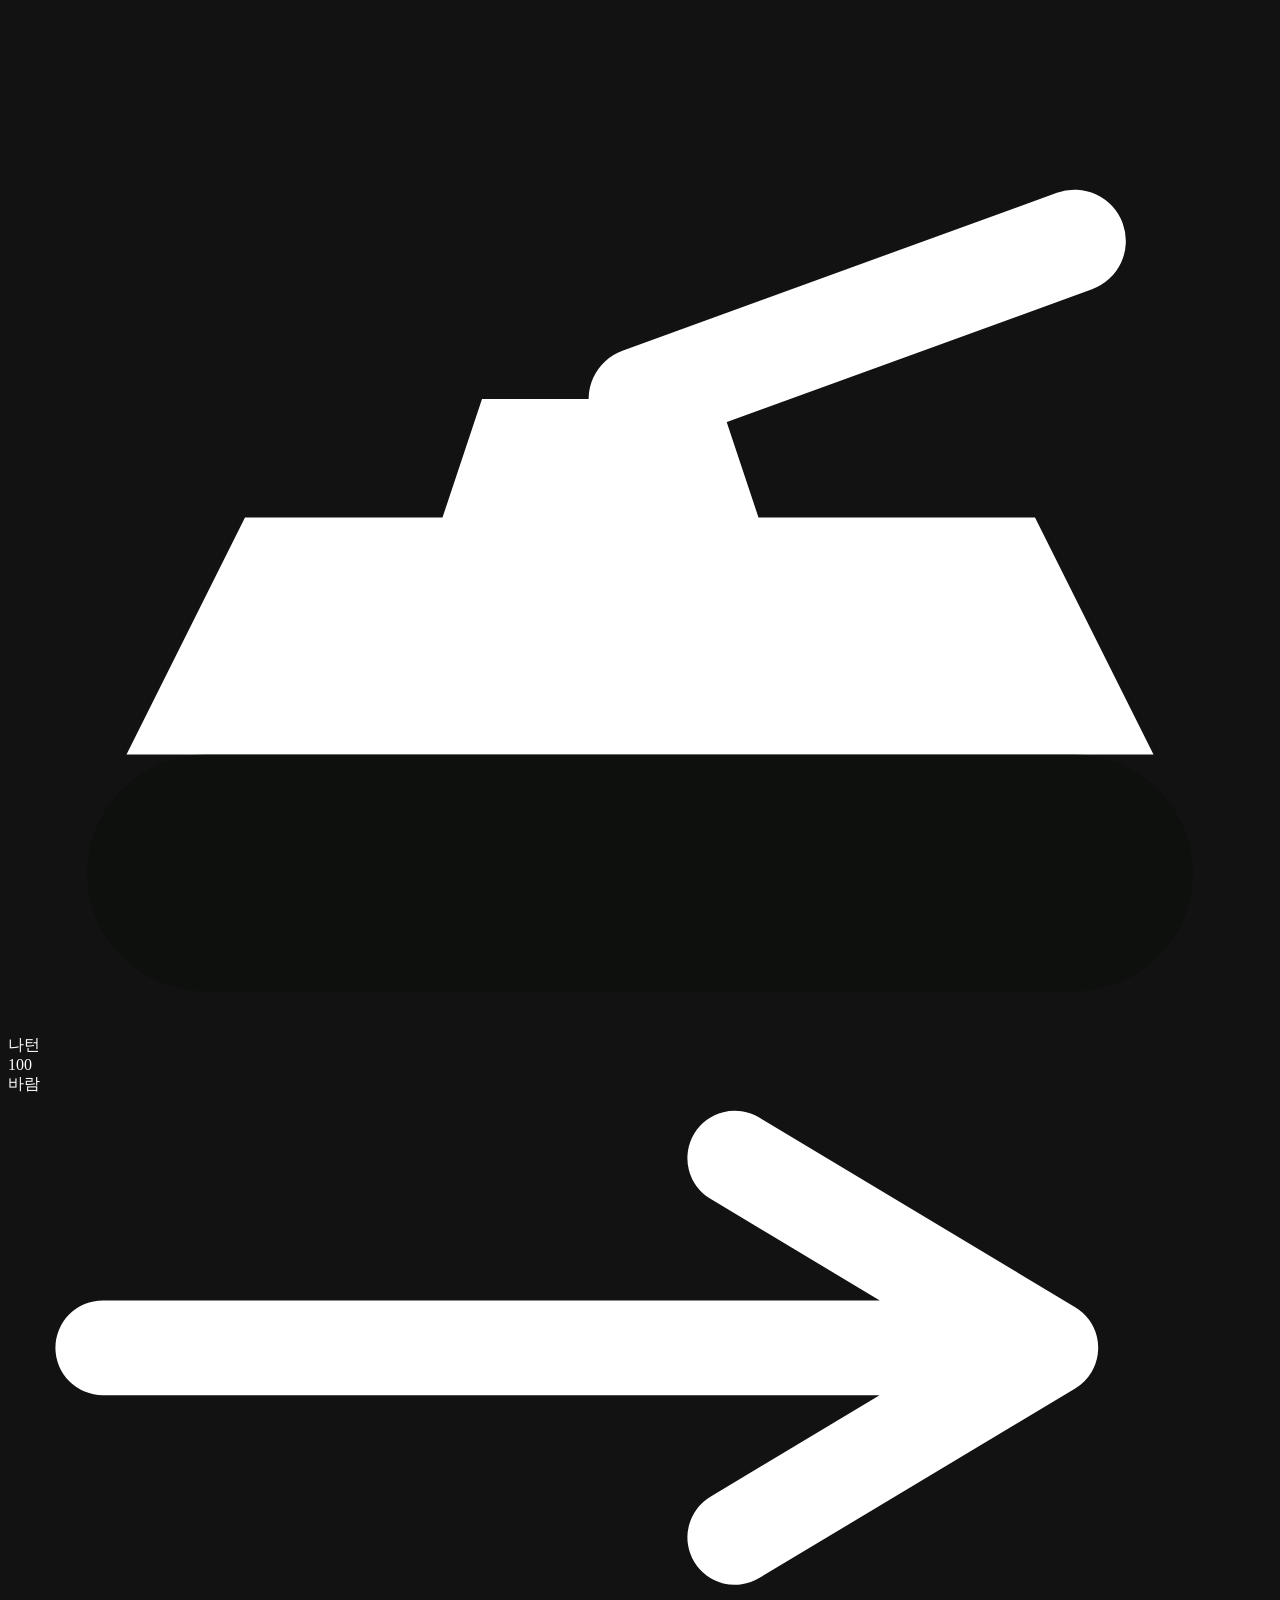
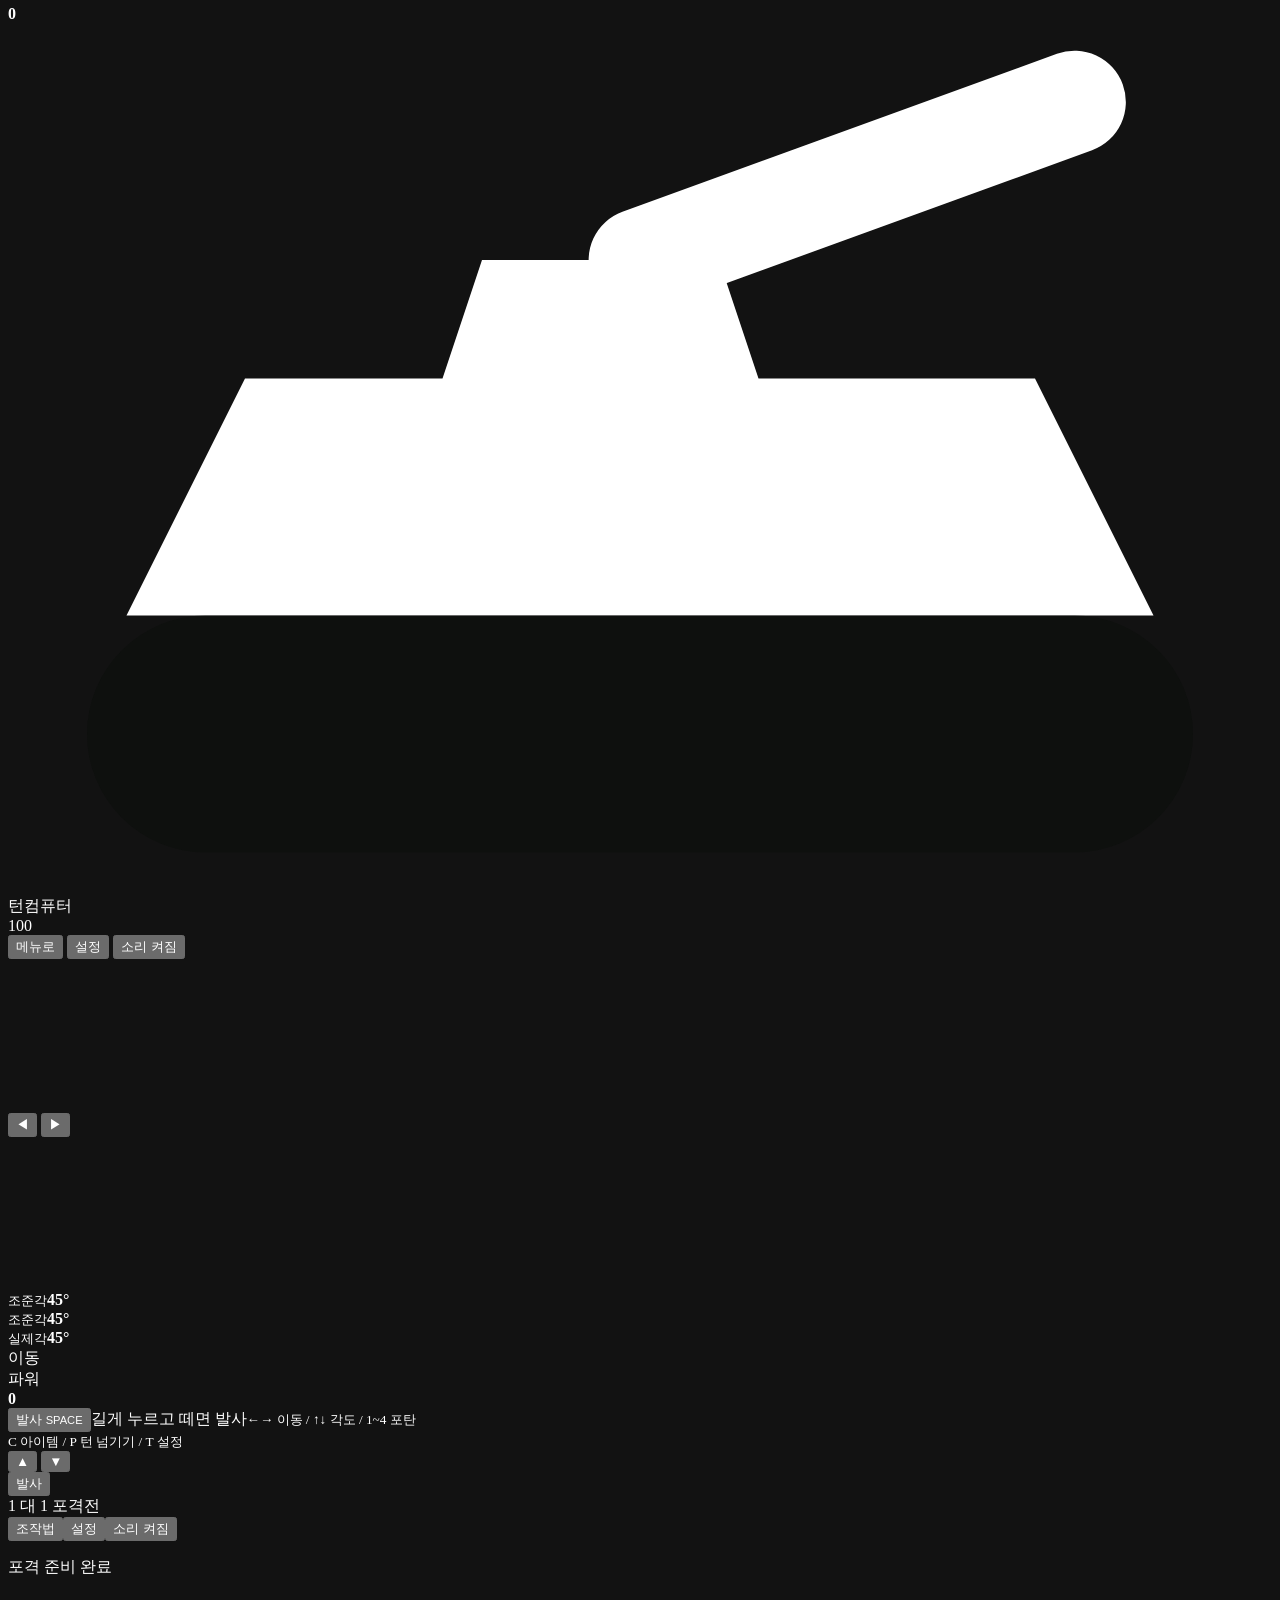
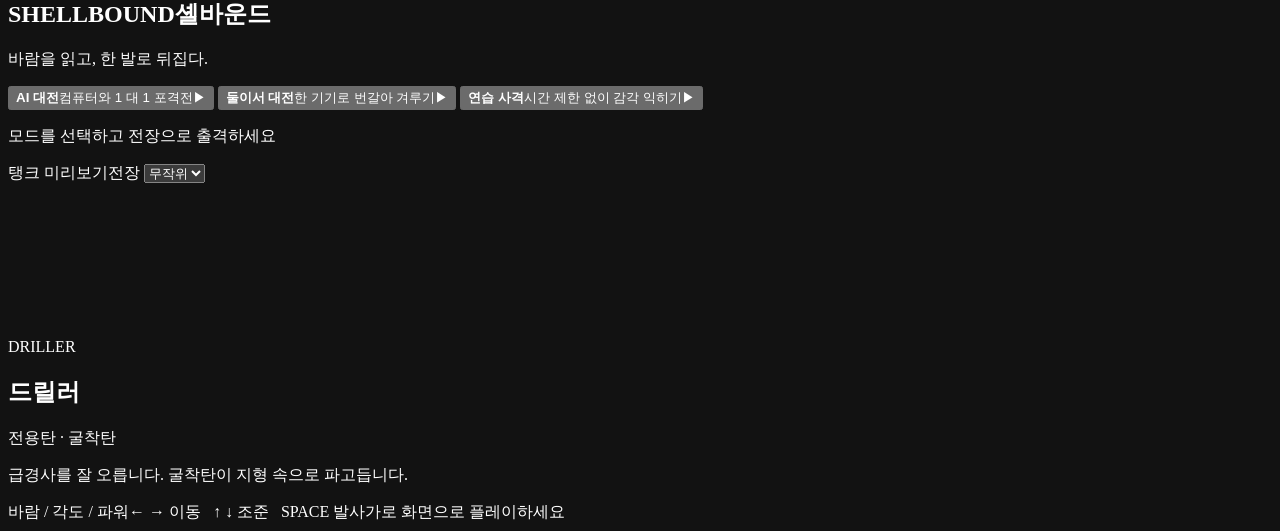
==== src/index.template.html @ 754d29a4 "Harden SHELLBOUND controls, maps, tactics and mobile HUD" ====
<!doctype html>
<html lang="ko">
<head>
<meta charset="utf-8">
<meta name="viewport" content="width=device-width,initial-scale=1,viewport-fit=cover">
<title>SHELLBOUND — 셸바운드</title>
<meta name="description" content="바람을 읽고, 한 발로 뒤집다. PC와 휴대폰으로 즐기는 레트로 턴제 포격 게임 SHELLBOUND(셸바운드).">
<meta name="color-scheme" content="dark">
<link rel="preconnect" href="https://fonts.googleapis.com">
<link rel="preconnect" href="https://fonts.gstatic.com" crossorigin>
<link rel="stylesheet" href="https://fonts.googleapis.com/css2?family=Black+Han+Sans&family=Jua&family=IBM+Plex+Sans+KR:wght@400;600;700&display=swap">
<!-- SHELLBOUND:CSS -->
</head>
<body class="in-lobby">
<canvas id="game" aria-label="포격 전장"></canvas>

<header id="hud-top">
  <div class="plate p1 steel" id="hp0">
    <div class="badge"><svg viewBox="0 0 32 22" aria-hidden="true"><path d="M3 15h26l-3-6H19l-1-3h-6l-1 3H6z" fill="#fff"/><path d="M16 6l11-4" stroke="#fff" stroke-width="2.6" stroke-linecap="round"/><rect x="2" y="15" width="28" height="6" rx="3" fill="#0b0f0c" opacity=".55"/></svg></div>
    <div class="pinfo">
      <div class="pname"><span class="nm">나</span><span class="turn-tag">턴</span><span class="dly"></span></div>
      <div class="hpbar"><b></b><i></i><span class="hpnum">100</span></div>
    </div>
  </div>
  <div id="center-top">
    <div class="ctr-row">
    <div id="timer" class="idle" title="남은 시간" hidden><b>20</b></div>
    <div id="wind" class="steel" title="바람 방향과 세기">
      <span class="cap">바람</span>
      <svg viewBox="0 0 40 16" aria-hidden="true"><path d="M3 8h28M23 2l10 6-10 6" fill="none" stroke="currentColor" stroke-width="3" stroke-linecap="round" stroke-linejoin="round"/></svg>
      <span class="pips"></span>
      <span class="lcd"><b>0</b></span>
    </div>
    </div>
  </div>
  <div class="plate p2 steel" id="hp1">
    <div class="badge"><svg viewBox="0 0 32 22" aria-hidden="true"><path d="M3 15h26l-3-6H19l-1-3h-6l-1 3H6z" fill="#fff"/><path d="M16 6l11-4" stroke="#fff" stroke-width="2.6" stroke-linecap="round"/><rect x="2" y="15" width="28" height="6" rx="3" fill="#0b0f0c" opacity=".55"/></svg></div>
    <div class="pinfo">
      <div class="pname"><span class="dly"></span><span class="turn-tag">턴</span><span class="nm">컴퓨터</span></div>
      <div class="hpbar"><b></b><i></i><span class="hpnum">100</span></div>
    </div>
  </div>
  <div class="chips left">
    <button id="btn-menu" class="chip" type="button">메뉴로</button>
    <button id="btn-tune" class="chip" type="button">설정</button>
    <button class="chip audio-toggle" type="button" data-audio-toggle aria-pressed="false">소리 켜짐</button>
  </div>
  <canvas id="minimap" aria-label="전체 지도. 누르거나 끌면 그곳을 봅니다"></canvas>
  <div class="chips right">
    <button id="btn-pass" class="chip" type="button" hidden>턴 넘기기</button>
    <button id="btn-full" class="chip" type="button" hidden>전체화면</button>
  </div>
</header>

<footer id="console">
  <div class="tpad c-move">
    <button class="tbtn" type="button" data-hold="left" aria-label="왼쪽으로 이동">◀</button>
    <button class="tbtn" type="button" data-hold="right" aria-label="오른쪽으로 이동">▶</button>
  </div>
  <div class="c-angle">
    <canvas id="dial" aria-label="각도계"></canvas>
    <div id="ang-compact" aria-live="off"><small>조준각</small><b id="ang-mini">45°</b></div>
    <div class="angle-read">
      <div class="lcd"><small>조준각</small><b id="ang">45°</b></div>
      <div class="lcd sub"><small>실제각</small><b id="ang-real">45°</b></div>
      <div class="fuel"><span class="cap">이동</span><div class="fuelbar"><i></i></div></div>
    </div>
  </div>
  <div class="c-main">
    <div class="power-row">
      <span class="cap">파워</span>
      <div id="gauge" aria-label="파워 게이지"><div class="fill"></div><div class="ticks"></div><div class="prev" hidden><span>이전</span></div></div>
      <div class="lcd" id="pow-lcd"><b id="pow">0</b></div>
    </div>
    <div id="cards" role="toolbar" aria-label="포탄 고르기"></div>
    <div id="shot-info" aria-label="선택한 포탄과 다음 턴"></div>
  </div>
  <div class="c-fire">
    <div class="keyhint desk"><button class="key" id="keycap" type="button" aria-label="누르고 있다가 떼면 발사">발사 <small>SPACE</small></button><span>길게 누르고 떼면 발사</span><small>←→ 이동 / ↑↓ 각도 / 1~4 포탄<br>C 아이템 / P 턴 넘기기 / T 설정</small></div>
    <div class="tpad angpad">
      <button class="tbtn" type="button" data-hold="up" aria-label="각도 올리기">▲</button>
      <button class="tbtn" type="button" data-hold="down" aria-label="각도 내리기">▼</button>
    </div>
    <button id="btn-fire" type="button" aria-label="누르고 있다가 떼면 발사">발사</button>
  </div>
</footer>

<div id="fxpop" class="steel" hidden role="dialog" aria-label="아이템"></div>
<div id="banner" aria-live="polite"></div>
<div id="toast" class="steel" aria-live="polite"></div>

<section id="start" class="overlay">
  <div class="lobby-wrap">
    <header class="lobby-header">
      <div class="wordmark"><span class="pixel-cross" aria-hidden="true"></span><span>1 대 1 포격전</span></div>
      <nav aria-label="게임 메뉴"><button class="chip" type="button" id="lobby-help">조작법</button><button class="chip" type="button" id="lobby-settings">설정</button><button class="chip audio-toggle" type="button" data-audio-toggle aria-pressed="false">소리 켜짐</button></nav>
    </header>
    <div class="lobby-main">
      <div class="lobby-copy">
        <p class="eyebrow"><span class="status-dot" aria-hidden="true"></span> 포격 준비 완료</p>
        <h1 class="title">SHELLBOUND<span>셸바운드</span></h1>
        <p class="tagline">바람을 읽고, 한 발로 뒤집다.</p>
        <div class="modes">
          <button class="mode primary" type="button" data-mode="ai"><span class="mode-copy"><b>AI 대전</b><span>컴퓨터와 1 대 1 포격전</span></span><span class="mode-arrow" aria-hidden="true">▶</span></button>
          <button class="mode" type="button" data-mode="duo"><span class="mode-copy"><b>둘이서 대전</b><span>한 기기로 번갈아 겨루기</span></span><span class="mode-arrow" aria-hidden="true">▶</span></button>
          <button class="mode" type="button" data-mode="practice"><span class="mode-copy"><b>연습 사격</b><span>시간 제한 없이 감각 익히기</span></span><span class="mode-arrow" aria-hidden="true">▶</span></button>
        </div>
        <p class="lobby-prompt">모드를 선택하고 전장으로 출격하세요</p>
      </div>
      <section class="hangar" aria-label="탱크 미리보기">
        <div class="hangar-head"><span class="eyebrow">탱크 미리보기</span><label class="map-choice">전장 <select id="map-choice" aria-label="전장 고르기"><option value="random">무작위</option><option value="frontier">전선</option><option value="canyon">협곡</option><option value="highland">고원</option></select></label></div>
        <div class="tank-stage"><div class="stage-reticle" aria-hidden="true"></div><canvas id="hero-tank" aria-label="선택한 탱크 미리보기"></canvas><div class="stage-floor" aria-hidden="true"></div></div>
        <div class="hangar-caption"><div><span class="eyebrow" id="hero-role">DRILLER</span><h2 id="hero-name">드릴러</h2></div><span class="hero-shell" id="hero-shell">전용탄 · 굴착탄</span></div>
        <p class="hero-desc" id="hero-desc">급경사를 잘 오릅니다. 굴착탄이 지형 속으로 파고듭니다.</p>
        <div class="hangar-tabs" id="hangar-tabs" aria-label="미리 볼 탱크"></div>
      </section>
    </div>
    <footer class="lobby-footer"><span>바람 / 각도 / 파워</span><span class="desk">← → 이동 &nbsp; ↑ ↓ 조준 &nbsp; SPACE 발사</span><span class="touch-hint">가로 화면으로 플레이하세요</span></footer>
  </div>
</section>

<section id="help" class="overlay" hidden role="dialog" aria-modal="true" aria-labelledby="help-title">
  <div class="sheet help-sheet">
    <div class="pick-head"><div><h2 id="help-title">조작법</h2></div><button class="chip" type="button" id="help-close">닫기</button></div>
    <ol class="help-steps"><li><b>위치와 각도</b><span>← →로 이동, ↑ ↓로 각도를 조절합니다. 휴대폰에서는 화면 아래 화살표를 누르세요.</span></li><li><b>탄종과 아이템</b><span>포탄 4종 중 하나를 선택합니다. 아이템은 한 턴에 하나, 선택한 포탄에 효과를 더합니다.</span></li><li><b>길게 누르고 발사</b><span>SPACE 또는 발사 버튼을 누르고 원하는 파워가 되었을 때 떼세요. 짧게 누르면 취소됩니다. 바람이 탄도를 바꿉니다.</span></li></ol>
    <ul class="help-rules"><li>상대의 체력을 모두 깎거나 맵 아래로 떨어뜨리면 승리합니다.</li><li>기본 제한 시간은 20초입니다. 충전 중 시간이 끝나면 그 파워로 발사하고, 조준 중이면 턴을 넘깁니다.</li><li>남은 딜레이가 낮은 탱크가 다음 턴을 갖습니다. 포탄·아이템의 딜레이에 조준 시간이 더해지므로, 같은 탱크가 연속으로 쏠 수도 있습니다. 포탄 아래에서 다음 턴을 확인하세요.</li><li>조준각은 탱크 차체를 기준으로 표시됩니다. 비탈에 서면 실제 발사각이 달라집니다.</li></ul>
    <p class="help-note">전장을 끌거나 미니맵을 눌러 둘러보세요. 전장을 한 번 누르거나 발사하면 카메라가 돌아옵니다. 포탄을 선택하면 특징이 표시됩니다.</p>
  </div>
</section>

<section id="pick" class="overlay" hidden>
  <div class="sheet pick">
    <div class="pick-head">
      <div><p class="eyebrow" id="pick-eyebrow">컴퓨터와 대결</p><h2 id="pick-title">탱크 고르기</h2></div>
      <div class="diff" id="pick-diff" hidden></div>
      <button class="chip" type="button" id="pick-back">뒤로</button>
    </div>
    <div class="mobiles" id="mobiles"></div>
    <p class="pick-note"><span class="status-dot" aria-hidden="true"></span> 탱크를 선택하면 바로 출격합니다 <span>기본탄 무제한 / 특수탄 각 2발</span></p>
  </div>
</section>

<section id="over" class="overlay" hidden>
  <div class="sheet">
    <p class="eyebrow" id="over-eyebrow">결과</p>
    <h2 id="over-title">승리</h2>
    <p id="over-stats"></p>
    <div class="modes row">
      <button class="mode primary" type="button" id="btn-again"><b>재출격</b><span>새 전장에서 한 판 더</span></button>
      <button class="mode" type="button" id="btn-home"><b>메뉴로</b><span>대전 모드 선택</span></button>
    </div>
  </div>
</section>

<section id="rotate" class="overlay" hidden>
  <div class="sheet">
    <h2>가로로 돌려 주세요</h2>
    <p class="lede">전장이 가로로 넓어서 휴대폰을 눕혀야 잘 보입니다.</p>
    <button class="chip" type="button" id="btn-portrait">세로로 계속하기</button>
  </div>
</section>

<button id="panel-shade" type="button" aria-label="설정 닫기" tabindex="-1" hidden></button>
<aside id="panel" hidden role="dialog" aria-modal="true" aria-labelledby="panel-title">
  <div class="panel-head"><h2 id="panel-title">설정</h2><button class="chip" type="button" id="panel-close">닫기</button></div>
  <p id="pause-note" class="pause-note" hidden>일시정지 중</p>
  <p class="panel-note">설정은 이 브라우저에 저장됩니다.</p>
  <div class="panel-actions">
    <button class="chip on" type="button" id="juice-master">전투 연출 켜짐</button>
    <button class="chip" type="button" id="panel-help">조작법</button>
    <button class="chip" type="button" id="btn-reset">기본값으로</button>
  </div>
  <div id="panel-body"></div>
  <details id="advanced-settings"><summary>대전 규칙과 세부 설정</summary><p class="panel-note">직접 규칙을 바꿔 즐기는 옵션입니다. 기본 대전은 초기 설정을 기준으로 합니다.</p><div id="advanced-body"></div><button class="chip" type="button" id="btn-copy">설정값 복사</button><textarea id="copy-box" hidden readonly aria-label="복사할 설정값"></textarea></details>
</aside>

<!-- SHELLBOUND:JS -->
</body>
</html>
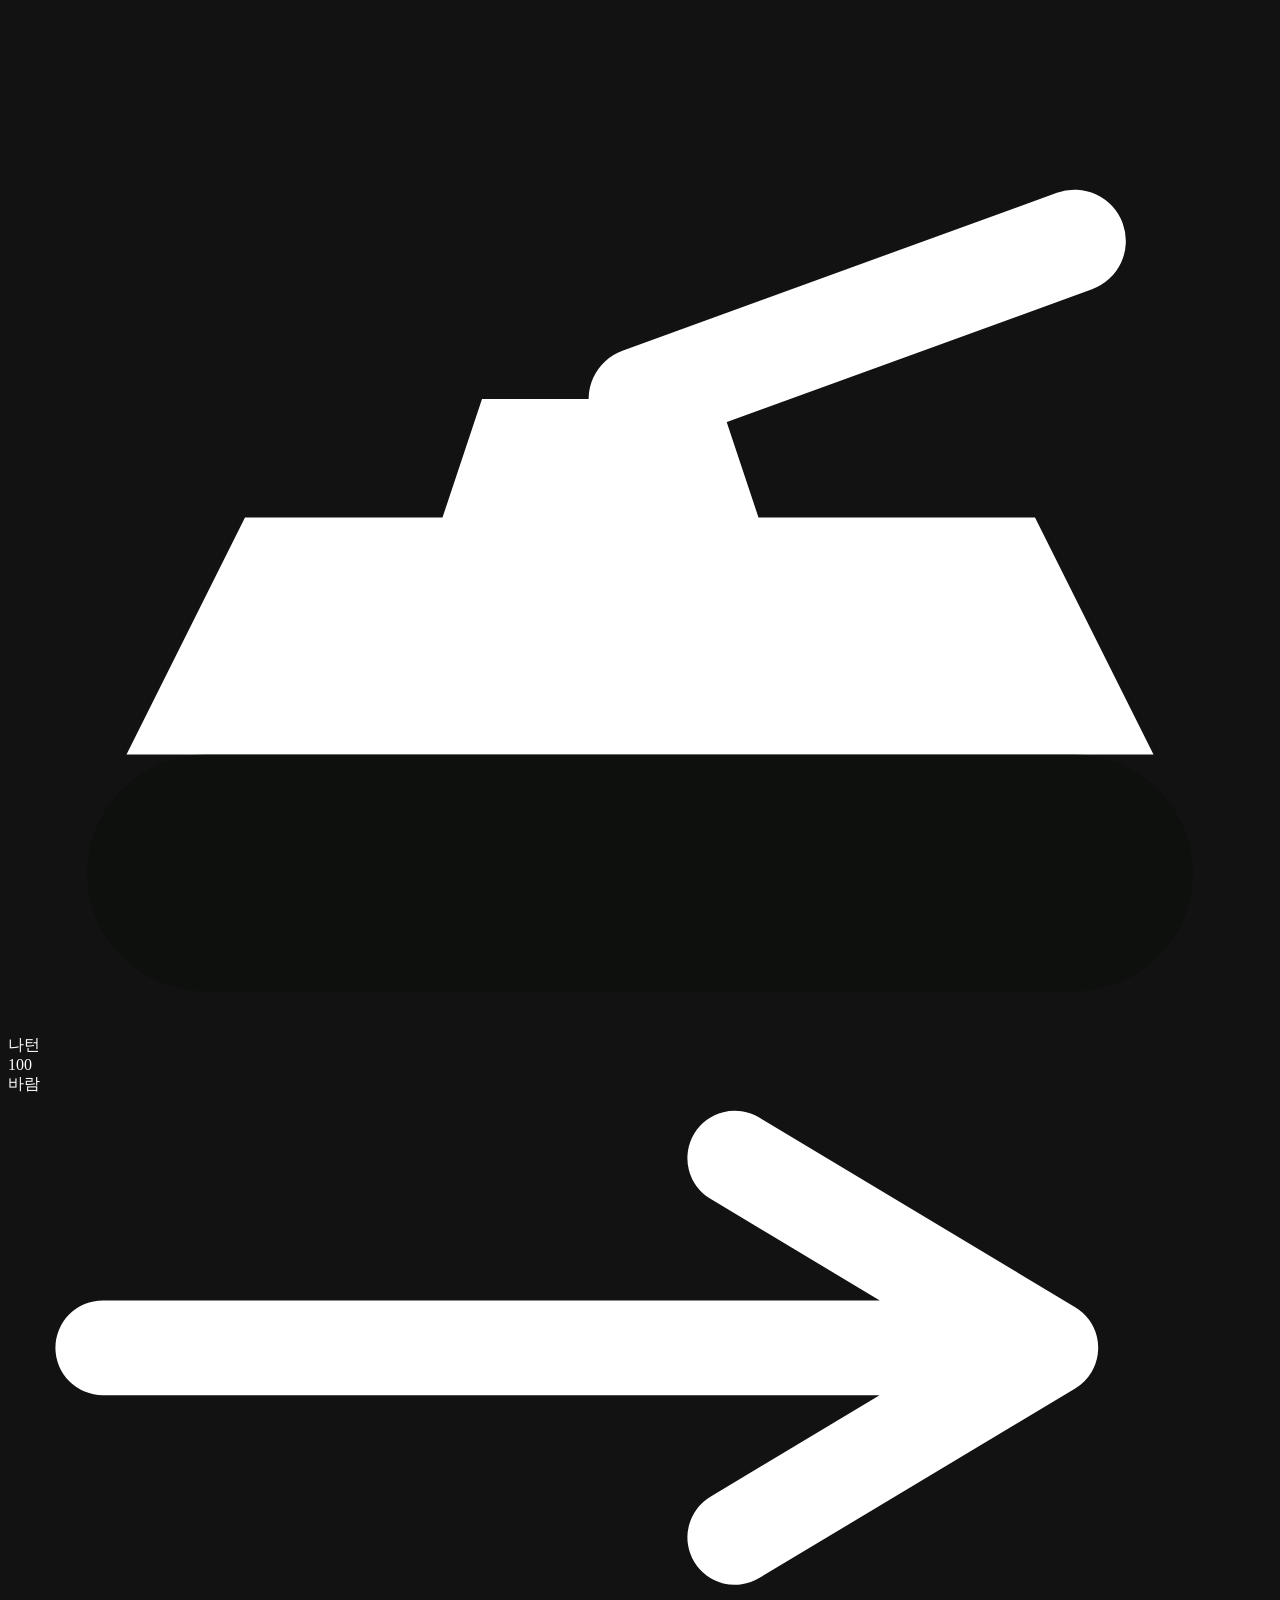
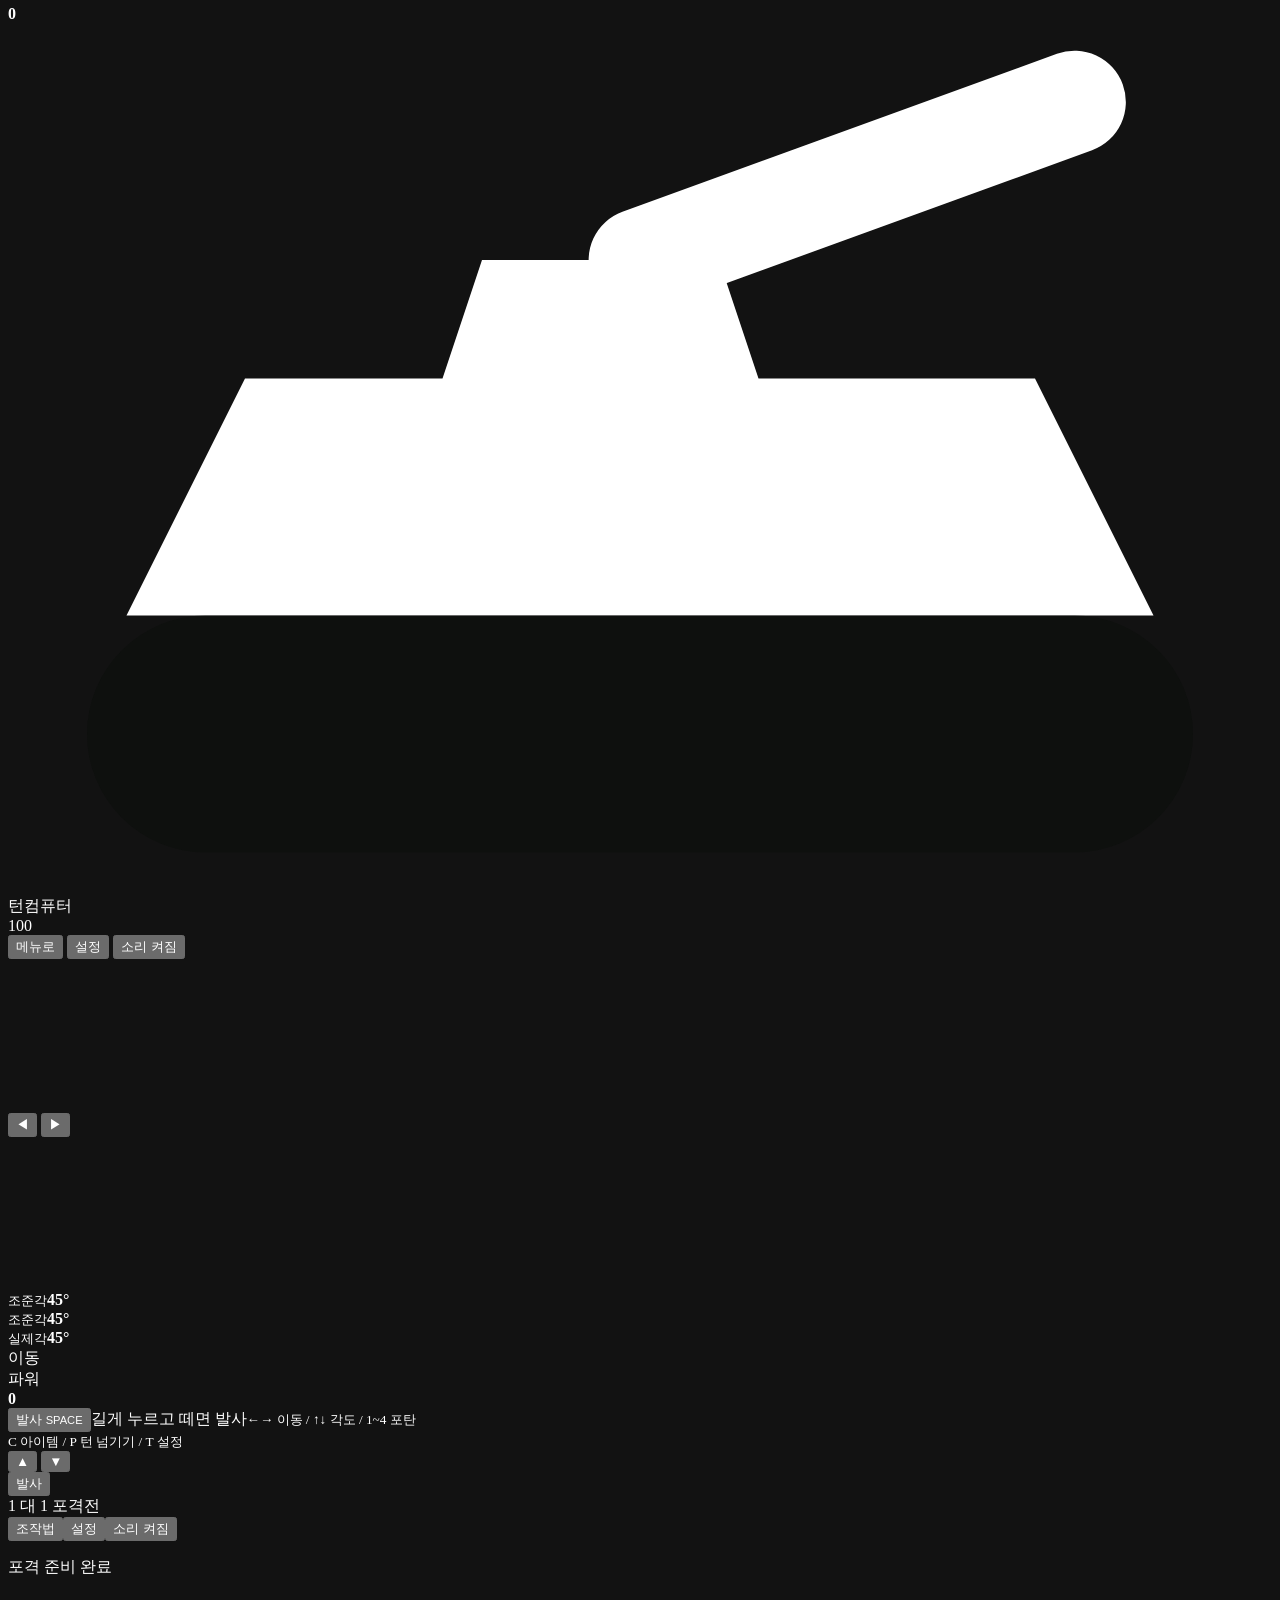
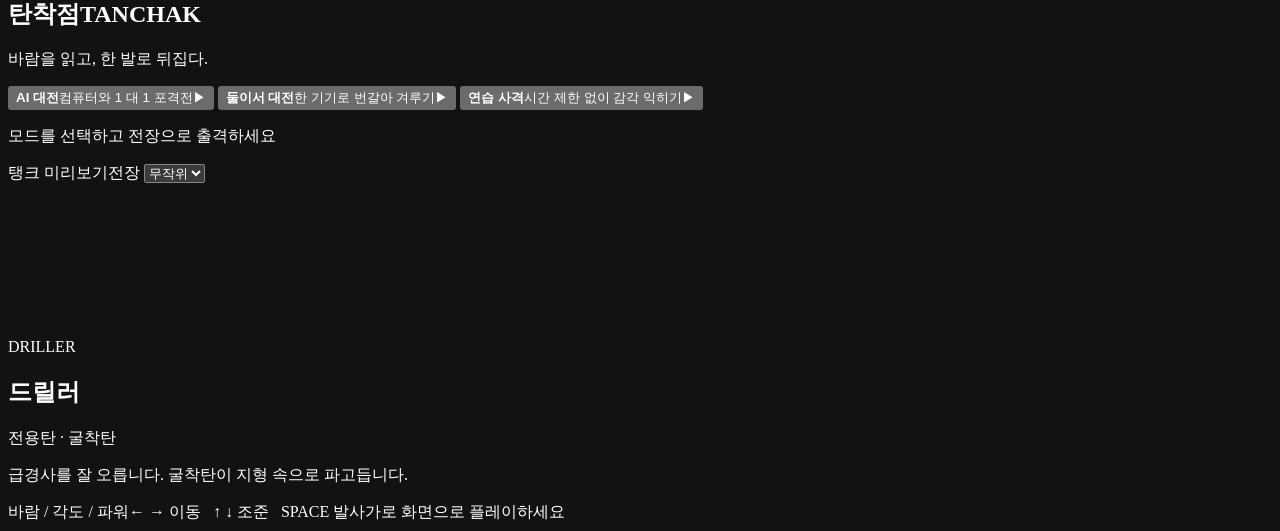
==== commit 1be2b0c4: "이름을 탄착점으로 되돌리고, GPT 개편 위에서 검사·문서·몇 가지를 손봄 - 게임 이름: SHELLBOUND → 탄착점(TANCHAK). Steam에 같은 이름의 상용 게임이 있" ====
--- a/src/index.template.html
+++ b/src/index.template.html
@@ -3,13 +3,13 @@
 <head>
 <meta charset="utf-8">
 <meta name="viewport" content="width=device-width,initial-scale=1,viewport-fit=cover">
-<title>SHELLBOUND — 셸바운드</title>
-<meta name="description" content="바람을 읽고, 한 발로 뒤집다. PC와 휴대폰으로 즐기는 레트로 턴제 포격 게임 SHELLBOUND(셸바운드).">
+<title>탄착점</title>
+<meta name="description" content="바람을 읽고, 한 발로 뒤집다. PC와 휴대폰으로 즐기는 레트로 턴제 포격 게임 탄착점.">
 <meta name="color-scheme" content="dark">
 <link rel="preconnect" href="https://fonts.googleapis.com">
 <link rel="preconnect" href="https://fonts.gstatic.com" crossorigin>
 <link rel="stylesheet" href="https://fonts.googleapis.com/css2?family=Black+Han+Sans&family=Jua&family=IBM+Plex+Sans+KR:wght@400;600;700&display=swap">
-<!-- SHELLBOUND:CSS -->
+<!-- TANCHAK:CSS -->
 </head>
 <body class="in-lobby">
 <canvas id="game" aria-label="포격 전장"></canvas>
@@ -98,7 +98,7 @@
     <div class="lobby-main">
       <div class="lobby-copy">
         <p class="eyebrow"><span class="status-dot" aria-hidden="true"></span> 포격 준비 완료</p>
-        <h1 class="title">SHELLBOUND<span>셸바운드</span></h1>
+        <h1 class="title">탄착점<span>TANCHAK</span></h1>
         <p class="tagline">바람을 읽고, 한 발로 뒤집다.</p>
         <div class="modes">
           <button class="mode primary" type="button" data-mode="ai"><span class="mode-copy"><b>AI 대전</b><span>컴퓨터와 1 대 1 포격전</span></span><span class="mode-arrow" aria-hidden="true">▶</span></button>
@@ -174,6 +174,6 @@
   <details id="advanced-settings"><summary>대전 규칙과 세부 설정</summary><p class="panel-note">직접 규칙을 바꿔 즐기는 옵션입니다. 기본 대전은 초기 설정을 기준으로 합니다.</p><div id="advanced-body"></div><button class="chip" type="button" id="btn-copy">설정값 복사</button><textarea id="copy-box" hidden readonly aria-label="복사할 설정값"></textarea></details>
 </aside>
 
-<!-- SHELLBOUND:JS -->
+<!-- TANCHAK:JS -->
 </body>
 </html>
